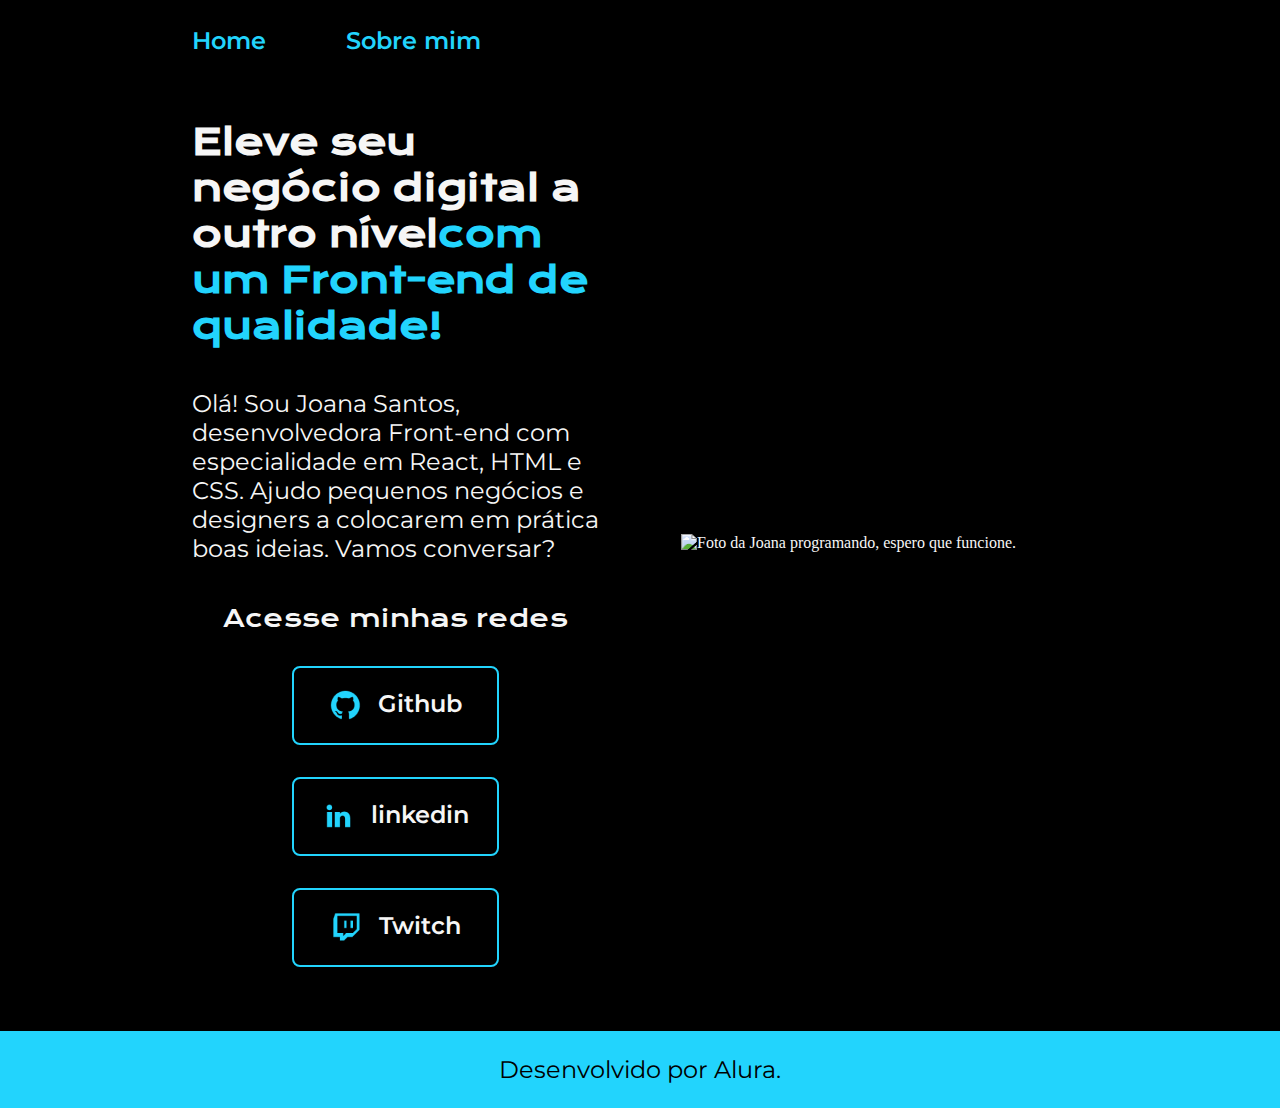
==== index.html @ 7ba108ab "commit inicial" ====
<!DOCTYPE html>
<html lang="pt-br">

<head>
    <meta charset="UTF-8">
    <meta http-equiv="X-UA-Compatible" content="IE=edge">
    <meta name="viewport" content="width=device-width, initial-scale=1.0">
    <title>Portifolio</title>
    <link rel="stylesheet" href="./styles/style.css">
</head>

<body>
    <header class="cabecalho">
        <nav class="cabecalho__menu">
            <a class="cabecalho__menu__link" href="index.html">Home</a>
            <a class="cabecalho__menu__link" href="about.html">Sobre mim</a>
        </nav>
    </header>
    <main class="apresentacao">
        <section class="apresentacao__conteudo">
            <h1 class="apresentacao__conteudo__titulo">Eleve seu negócio digital a outro nível<strong 
            class="titulo-destaque">com um Front-end de qualidade!
            </strong></h1>
            <p class="apresentacao__conteudo__texto">Olá! Sou Joana Santos, desenvolvedora
            Front-end com especialidade em React, HTML e
            CSS. Ajudo pequenos negócios e designers a
            colocarem em prática boas ideias. Vamos
            conversar?</p>
            <div class="apresentacao__links">
                <h2 class="apresentacao__links__subtitulo">Acesse minhas redes</h2>
                <a class="apresentacao__links__navegacao" href="https://github.com/rafaballerini">
                    <img src="./assets/github.png">
                    Github
                </a>
                <a class="apresentacao__links__navegacao" href="https://linkedin.com/in/rafaellaballerini">
                    <img src="./assets/linkedin.png">
                    linkedin
                </a>
                <a class="apresentacao__links__navegacao" href="https://twitch.tv/guilimadev">
                    <img src="./assets/twitch.png">
                    Twitch
                </a>
            </div>
        </section>
        <img class="apresentacao__imagem" src="./assets/imagem.png" alt="Foto da Joana programando, espero que funcione.">
    </main>
    <footer class="rodape">
        <p>Desenvolvido por Alura.</p>
    </footer>
</body>

</html>
---- styles/style.css ----
@import url('https://fonts.googleapis.com/css2?family=Krona+One&family=Montserrat:wght@400;600&display=swap');

:root {
    --cor-primaria: #000000;
    --cor-secundaria: #F6F6F6;
    --cor-terciaria: #22D4FD;
    --cor-hover: #272727;

    --fonte-primaria: 'Krona One', sans-serif;
    --fonte-secundaria: 'Montserrat', sans-serif;
}
*{
    margin: 0;
    padding: 0;
}

body{
    box-sizing: border-box;
    background-color: var(--cor-primaria);
    color: var(--cor-secundaria);
}
.cabecalho{
    padding: 2% 0% 0% 15%;
}
.cabecalho__menu{
    display: flex;
    gap: 80px;
}
.cabecalho__menu__link{
    font-family: var(--fonte-secundaria);
    font-size: 1.5rem;
    font-weight: 600;
    color: var(--cor-terciaria);
    text-decoration: none;
}
.apresentacao{
    padding: 5% 15%;
    display: flex;
    align-items: center;
    justify-content: space-between;
    gap: 82px;
}
.apresentacao__conteudo{
    width: 50%;
    display: flex;
    flex-direction: column;
    gap: 40px;
}

.apresentacao__conteudo__titulo{
    font-size: 2.25rem;
    font-family: var(--fonte-primaria);
}
.titulo-destaque{
    color: var(--cor-terciaria);
}
.apresentacao__conteudo__texto{
    font-size: 1.5rem;
    font-family: var(--fonte-secundaria);
}

.apresentacao__links{
    display: flex;
    flex-direction: column;
    justify-content: space-between;
    align-items: center;
    gap: 32px;
}
.apresentacao__links__subtitulo{
    font-family: var(--fonte-primaria);
    font-weight: 400;
    font-size: 1.5rem;
}
.apresentacao__links__navegacao{
    display: flex;
    justify-content: center;
    gap: 16px;
    border: 2px solid var(--cor-terciaria);
    width: 50%;
    text-align: center;
    border-radius: 8px;
    font-size: 1.5rem;
    font-weight: 600;
    padding: 21.5px 0;
    text-decoration: none;
    color: var(--cor-secundaria);
    font-family: var(--fonte-secundaria);
}
.apresentacao__links__link:hover{
    background-color: var(--cor-hover);
}
.apresentacao__imagem{
    width: 50%;
}
.rodape{
    color: var(--cor-primaria);
    background-color: var(--cor-terciaria);
    padding: 24px;
    text-align: center;
    font-family: var(--fonte-secundaria);
    font-size: 1.5rem;
    font-weight: 400;
}

@media (max-width: 1200px) {
    .cabecalho{
         padding: 10%;  
    }
    .cabecalho__menu{
        justify-content: center;
    }
   
    .apresentacao{
        flex-direction: column-reverse;
        padding: 5%;
    }
    .apresentacao__conteudo{
        width: auto;
    }
    
}
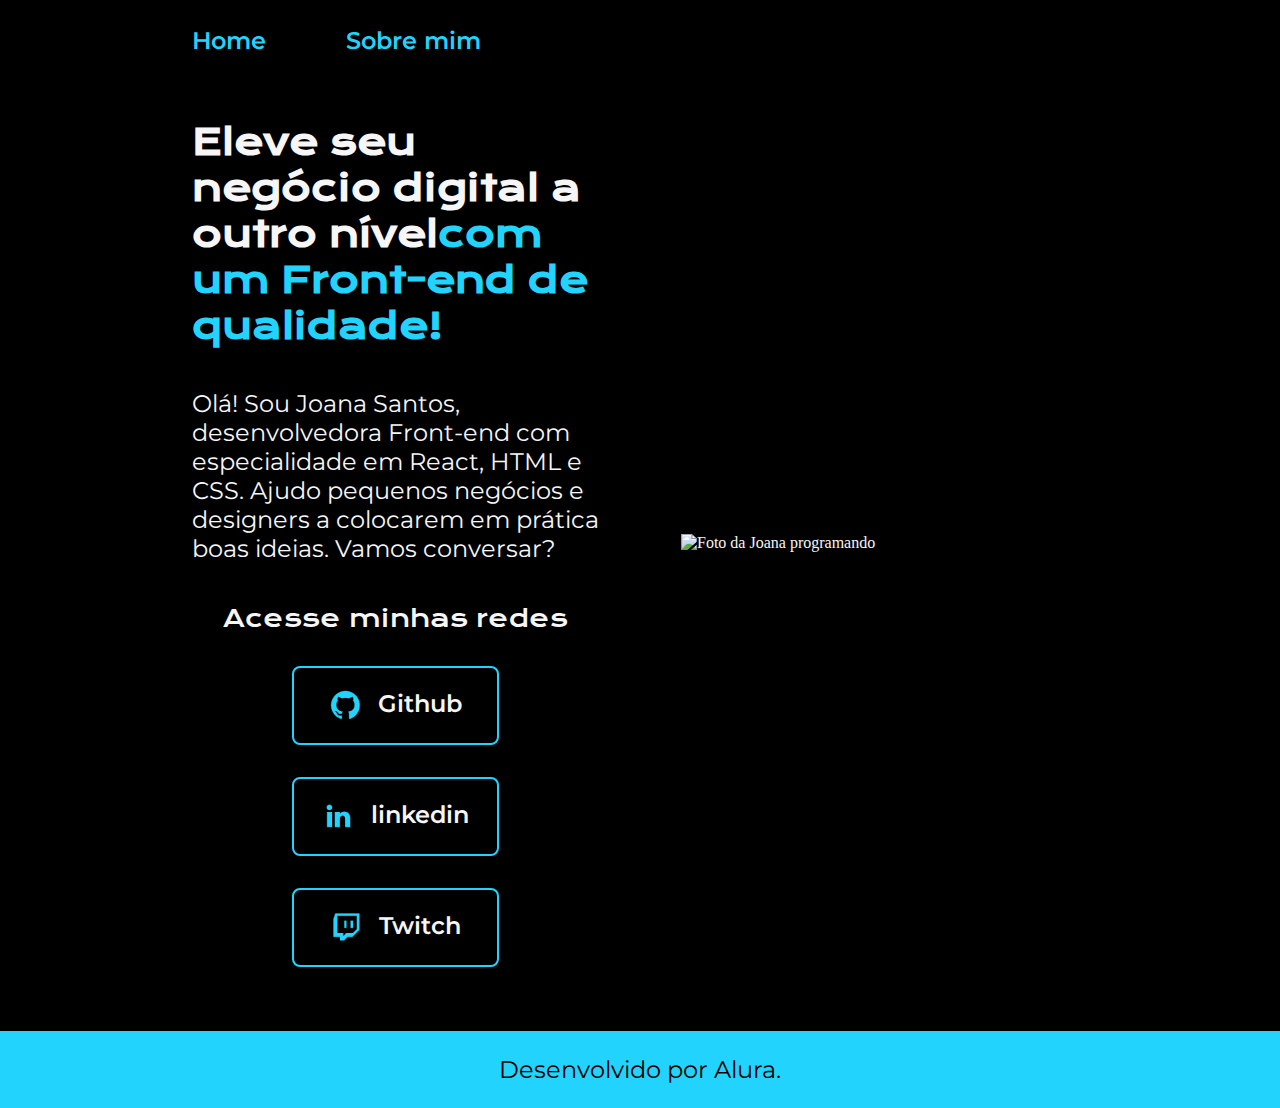
==== commit 310ade54: "alterações" ====
--- a/index.html
+++ b/index.html
@@ -42,7 +42,7 @@
                 </a>
             </div>
         </section>
-        <img class="apresentacao__imagem" src="./assets/imagem.png" alt="Foto da Joana programando, espero que funcione.">
+        <img class="apresentacao__imagem" src="./assets/imagem.png" alt="Foto da Joana programando">
     </main>
     <footer class="rodape">
         <p>Desenvolvido por Alura.</p>
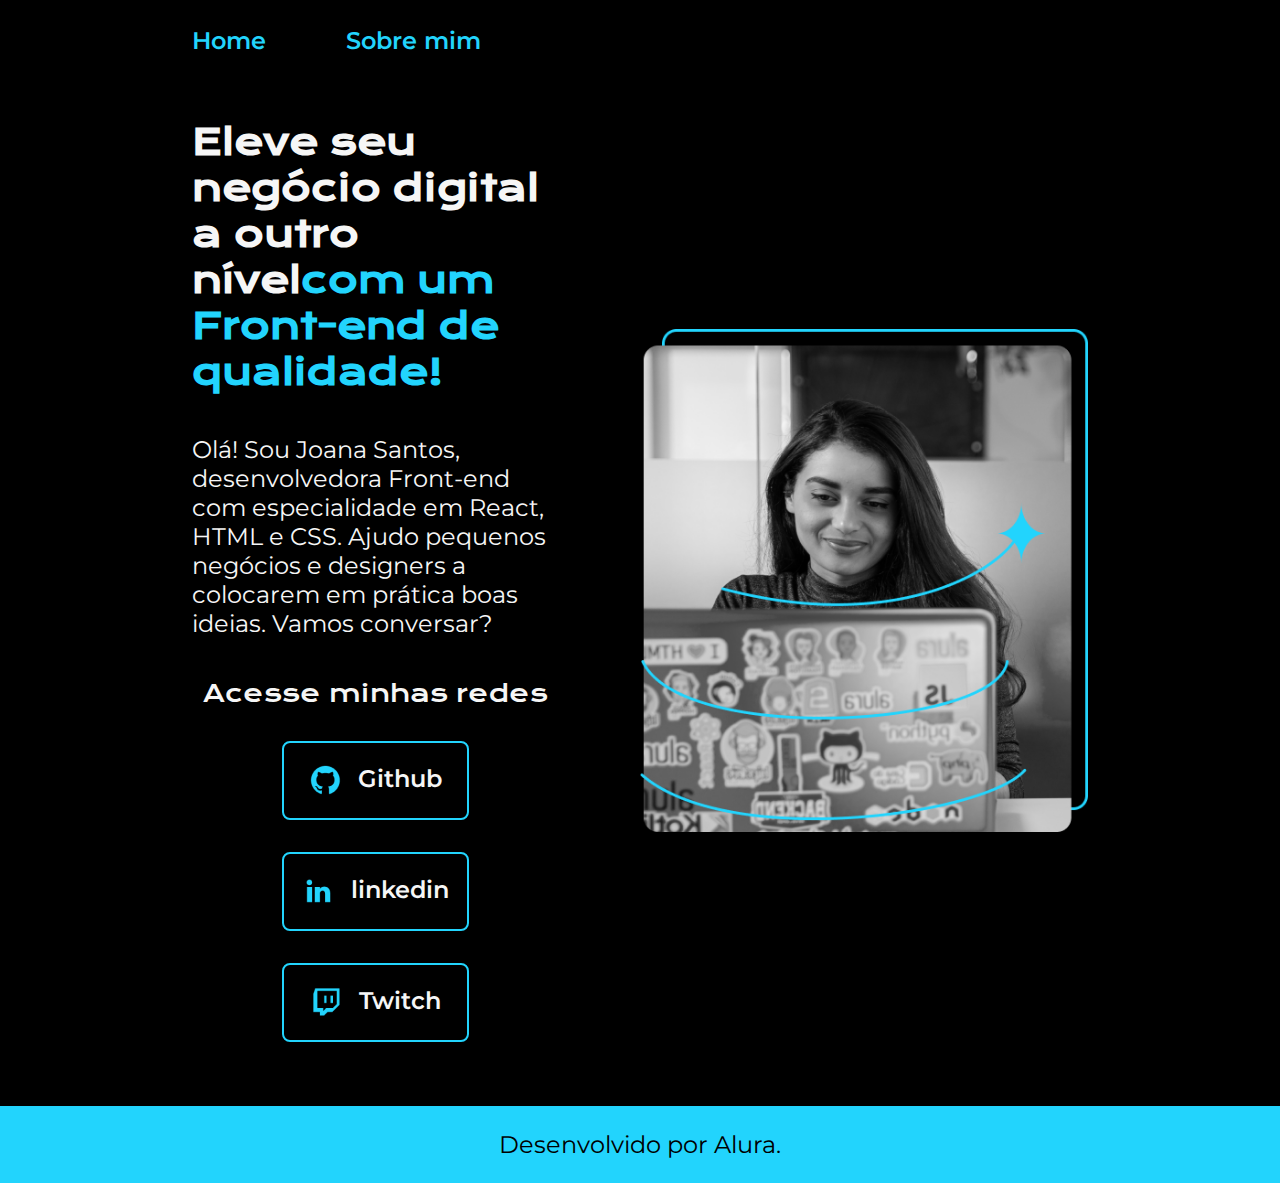
==== commit 260f61ec: "atualizacao da img principal" ====
--- a/index.html
+++ b/index.html
@@ -42,7 +42,7 @@
                 </a>
             </div>
         </section>
-        <img class="apresentacao__imagem" src="./assets/imagem.png" alt="Foto da Joana programando">
+        <img class="apresentacao__imagem" src="./assets/principal-img.png" alt="Foto da Joana programando">
     </main>
     <footer class="rodape">
         <p>Desenvolvido por Alura.</p>
